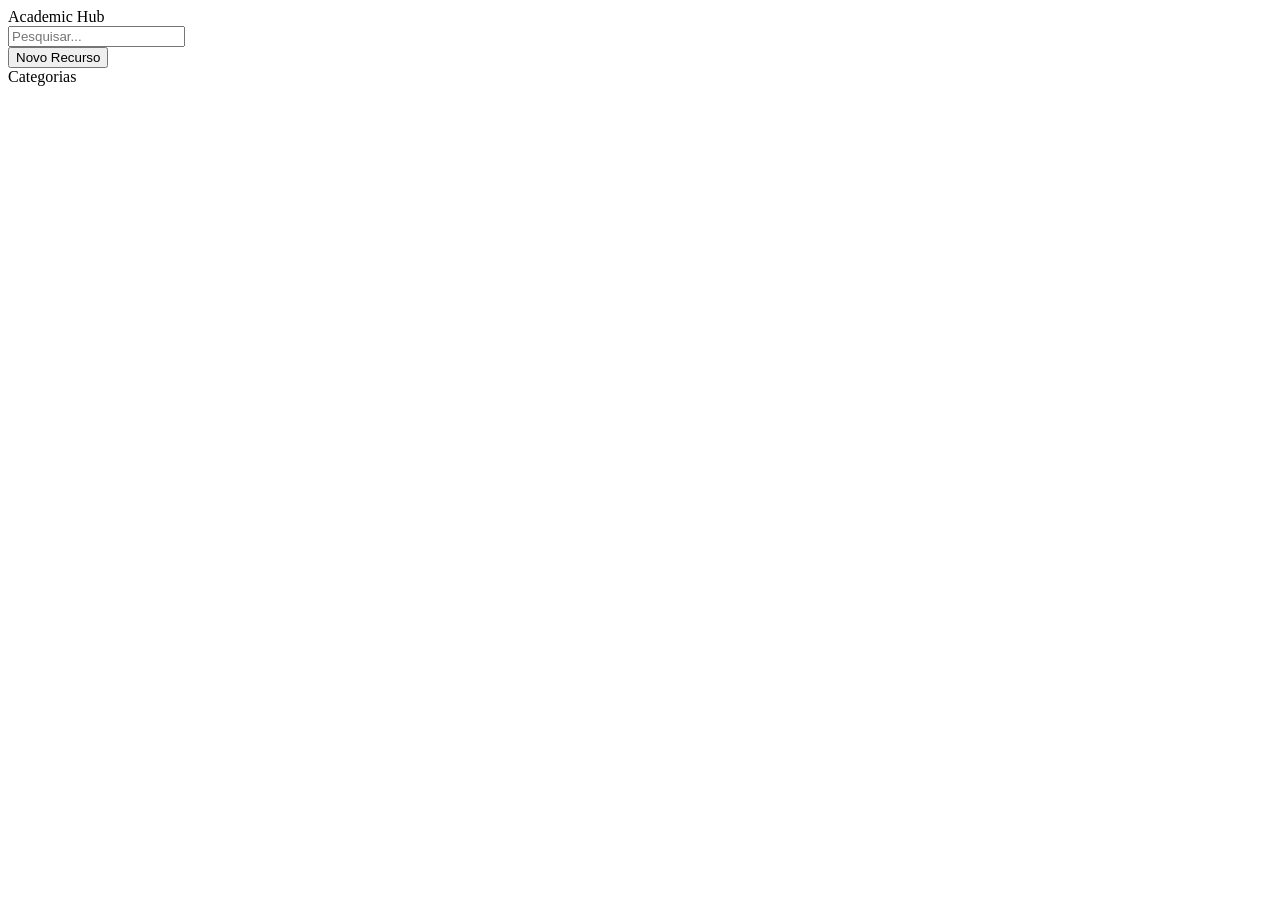
==== index.html @ d5b1e6b5 "feat: vincula o meu scriptJs ao index.html" ====
<!doctype html>
<html lang="pt-BR">
  <head>
    <meta charset="UTF-8" />
    <link rel="stylesheet" href="style/style.css" />
    <meta name="viewport" content="width=device-width, initial-scale=1.0" />
    <title>Academic Hub</title>
  </head>
  <body>
    <header class="header">
      <div>Academic Hub</div>
      <div>
        <input type="text" placeholder="Pesquisar..." />
      </div>
      <button>Novo Recurso</button>
    </header>
    <div>
      <aside>
        <div>Categorias</div>
      </aside>
      <main>
        <section></section>
        <section></section>
      </main>
    </div>

    <script src="main.js"></script>
  </body>
</html>
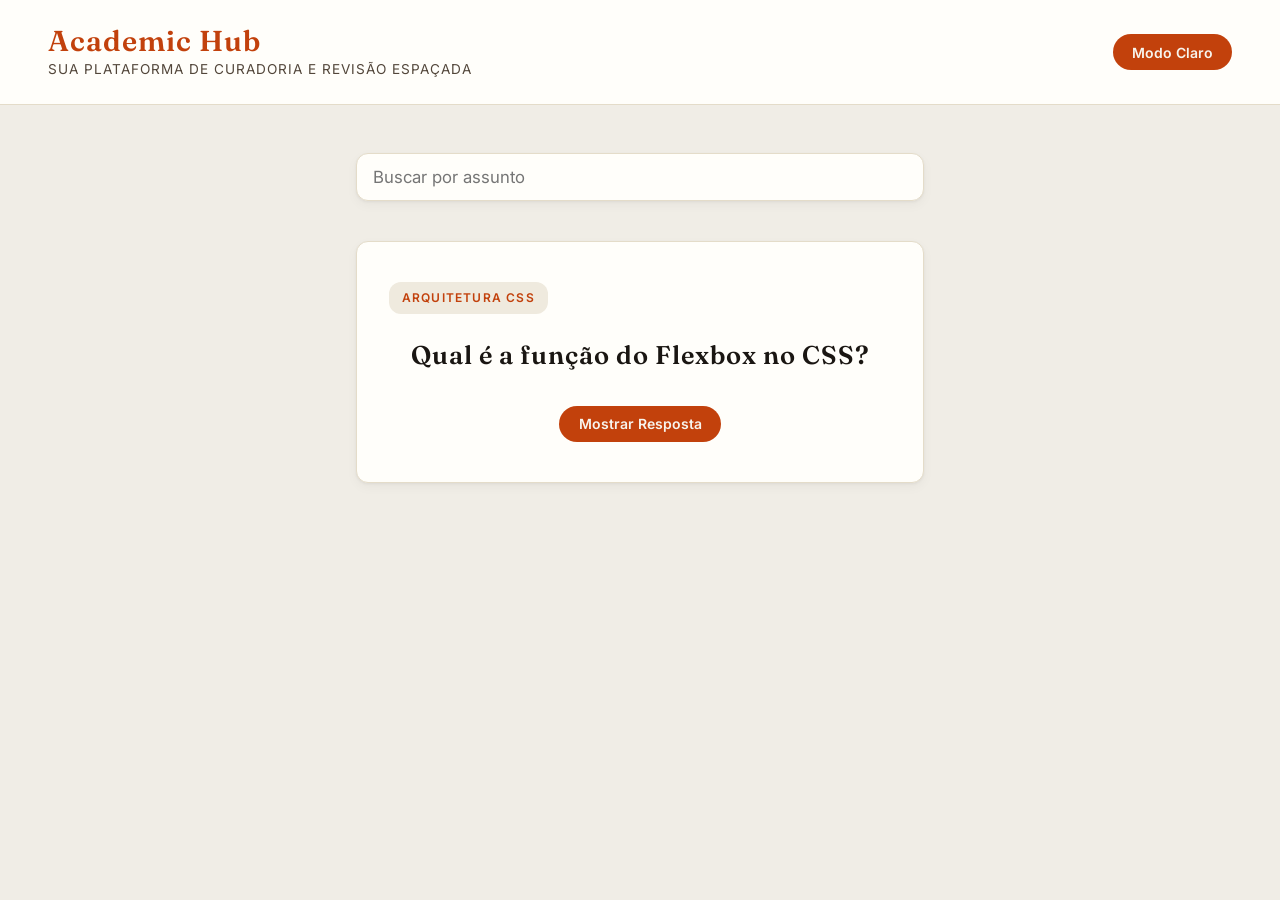
==== commit 8393a815: "feat: restructure index.html, add script.js for theme toggle, and create style.css for styling" ====
--- a/index.html
+++ b/index.html
@@ -1,29 +1,51 @@
 <!doctype html>
 <html lang="pt-BR">
   <head>
+    <link rel="preconnect" href="https://fonts.googleapis.com" />
+    <link rel="preconnect" href="https://fonts.gstatic.com" crossorigin />
+    <link
+      href="https://fonts.googleapis.com/css2?family=Fraunces:ital,opsz,wght@0,9..144,400;0,9..144,600&family=Inter:wght@400;500;600&display=swap"
+      rel="stylesheet"
+    />
+    <link rel="stylesheet" href="style/style.css" />
     <meta charset="UTF-8" />
-    <link rel="stylesheet" href="style/style.css" />
     <meta name="viewport" content="width=device-width, initial-scale=1.0" />
+    <script src="script/script.js" defer></script>
     <title>Academic Hub</title>
   </head>
   <body>
-    <header class="header">
-      <div>Academic Hub</div>
-      <div>
-        <input type="text" placeholder="Pesquisar..." />
+    <header class="app-header">
+      <div class="brand">
+        <h1>Academic Hub</h1>
+        <p>Sua plataforma de curadoria e revisão espaçada</p>
       </div>
-      <button>Novo Recurso</button>
+      <div class="header-actions">
+        <button
+          id="themeToggle"
+          class="btn-primary"
+          aria-label="Alternar Tema Escuro"
+        >
+          Modo Claro
+        </button>
+      </div>
     </header>
-    <div>
-      <aside>
-        <div>Categorias</div>
-      </aside>
-      <main>
-        <section></section>
-        <section></section>
-      </main>
-    </div>
-
-    <script src="main.js"></script>
+    <main class="container">
+      <section class="search-section" aria-label="Pesquisa">
+        <div class="search-container">
+          <input
+            type="text"
+            placeholder="Buscar por assunto"
+            aria-label="Campo de pesquisa"
+          />
+        </div>
+      </section>
+      <article class="flashcard">
+        <span class="flashcard-category"> Arquitetura CSS </span>
+        <h2 class="flashcard-question">Qual é a função do Flexbox no CSS?</h2>
+        <button class="btn-primary" aria-label="Mostrar resposta">
+          Mostrar Resposta
+        </button>
+      </article>
+    </main>
   </body>
 </html>
--- a/style/style.css
+++ b/style/style.css
@@ -0,0 +1,253 @@
+:root {
+  --bg-page: #f0ede6; /* Fundo da tela inteira */
+  --bg-primary: #f7f4ed;
+  --bg-secondary: #fffefa; /* Fundo dos paineis e flashcards */
+  --bg-tertiary: #efeade;
+  --bg-elevated: #ffffff;
+
+  --text-primary: #1a1612;
+  --text-secondary: #52463a;
+  --text-tertiary: #8a7a68;
+  --text-inverse: #f7f4ed;
+
+  --border-subtle: #e4dcc9;
+  --border-medium: #c9bfa8;
+  --border-strong: #1a1612;
+
+  --accent: #c2410c;
+  --accent-hover: #9a330a;
+  --accent-soft: #fef3e8;
+
+  --wrong: #b91c1c;
+  --wrong-soft: #fde8e8;
+  --hard: #c2410c;
+  --hard-soft: #fef3e8;
+  --good: #0f766e;
+  --good-soft: #e6f4f1;
+  --easy: #365314;
+  --easy-soft: #eef5e3;
+
+  --font-display: "Fraunces", Georgia, serif;
+  --font-body: "Inter", -apple-system, BlinkMacSystemFont, sans-serif;
+
+  --radius-sm: 6px;
+  --radius-md: 12px;
+  --radius-lg: 20px;
+
+  --shadow-md:
+    0 4px 6px rgba(26, 22, 18, 0.05), 0 10px 15px rgba(26, 22, 18, 0.06);
+  --shadow-card:
+    0 1px 3px rgba(26, 22, 18, 0.05), 0 4px 12px rgba(26, 22, 18, 0.04);
+
+  --trans-fast: 150ms ease;
+  --trans-medium: 280ms cubic-bezier(0.4, 0, 0.2, 1);
+  --trans-slow: 500ms cubic-bezier(0.4, 0, 0.2, 1);
+}
+
+/* 2. CLASSE MODIFICADORA DE ESTADO (Dark Mode) */
+body.dark-mode {
+  --bg-page: #0a0a0a;
+  --bg-primary: #121212;
+  --bg-secondary: #1e1e1e;
+  --bg-tertiary: #2d2d2d;
+  --bg-elevated: #282828;
+
+  --text-primary: #f5f5f5;
+  --text-secondary: #b3b3b3;
+  --text-tertiary: #808080;
+  --text-inverse: #121212;
+
+  --border-subtle: #333333;
+  --border-medium: #4d4d4d;
+  --border-strong: #f5f5f5;
+
+  --accent: #e35a1f;
+  --accent-hover: #f77036;
+  --accent-soft: #3a1a0b;
+}
+
+/* 3. RESET BASE */
+* {
+  box-sizing: border-box;
+  margin: 0;
+  padding: 0;
+}
+
+body {
+  font-family: var(--font-body);
+  background-color: var(--bg-page);
+  color: var(--text-primary);
+  line-height: 1.6;
+
+  /* A transicao suave ao alterar o tema */
+  transition:
+    background-color var(--trans-medium),
+    color var(--trans-medium);
+}
+
+h1,
+h2,
+h3 {
+  font-family: var(--font-display);
+  font-weight: 600;
+  letter-spacing: 1px;
+  margin-bottom: 0.5rem;
+}
+
+h1 {
+  font-size: 2.5rem;
+  color: var(--accent);
+}
+
+p {
+  color: var(--text-secondary);
+  margin-bottom: 1.5rem;
+}
+
+/* 4. ARQUITETURA DO HEADER (Full Width + Flexbox) */
+.app-header {
+  width: 100%;
+  background-color: var(--bg-secondary);
+  border-bottom: 1px solid var(--border-subtle);
+  padding: 1.5rem 3rem;
+  /* Flexbox habilitado */
+  display: flex;
+  justify-content: space-between; /* Afasta a marca para esquerda e o botao para direita */
+  align-items: center; /* Alinhamento vertical centralizado */
+  transition:
+    background-color var(--trans-medium),
+    border-color var(--trans-medium);
+  /* Mantendo o header fixo no topo (opcional para UX) */
+  position: sticky;
+  top: 0;
+  /* z-index: 100; */
+}
+
+.app-header .brand h1 {
+  font-size: 1.8rem;
+  color: var(--accent);
+  margin-bottom: 0; /* Anula a margem padrao no header */
+  line-height: 1.2;
+}
+
+.app-header .brand p {
+  font-size: 0.85rem;
+  margin-bottom: 0;
+  text-transform: uppercase;
+  letter-spacing: 1px;
+}
+
+/* 5. ESTRUTURA DO CONTEUDO PRINCIPAL */
+.container {
+  width: 100%;
+  max-width: 600px;
+  margin: 0 auto; /* Centraliza a coluna principal */
+  padding: 3rem 1rem;
+}
+
+.search-container {
+  display: flex;
+  align-items: center;
+  background-color: var(--bg-secondary);
+  border: 1px solid var(--border-subtle);
+  border-radius: var(--radius-md);
+  padding: 0.8rem 1rem;
+  margin-bottom: 2.5rem;
+  transition: all var(--trans-fast);
+  box-shadow: var(--shadow-card);
+}
+
+.search-container:focus-within {
+  border-color: var(--accent);
+  box-shadow: 0 0 0 3px var(--accent-soft);
+}
+
+.search-container input {
+  border: none;
+  outline: none;
+  width: 100%;
+  font-family: var(--font-body);
+  font-size: 1.05rem;
+  color: var(--text-primary);
+  background: transparent;
+}
+
+/* 7. COMPONENTE FLASHCARD */
+.flashcard {
+  background-color: var(--bg-secondary);
+  border: 1px solid var(--border-subtle);
+  border-radius: var(--radius-md);
+  padding: 2.5rem 2rem;
+  box-shadow: var(--shadow-card);
+  margin-bottom: 2rem;
+  text-align: center;
+  transition:
+    background-color var(--trans-medium),
+    border-color var(--trans-medium);
+}
+
+.flashcard-category {
+  font-size: 0.75rem;
+  text-transform: uppercase;
+  letter-spacing: 0.1em;
+  color: var(--accent);
+  font-weight: 600;
+  margin-bottom: 1.5rem;
+  display: inline-block;
+  background-color: var(--bg-tertiary);
+  padding: 0.4rem 0.8rem;
+  border-radius: var(--radius-md);
+  display: flex;
+  align-items: start;
+  justify-content: start;
+  width: fit-content;
+}
+
+.flashcard-question {
+  font-size: 1.6rem;
+  line-height: 1.4;
+  margin-bottom: 2rem;
+  color: var(--text-primary);
+}
+
+/* 6. ELEMENTOS DE INTERFACE (Botao e Inputs) */
+.btn-primary {
+  display: inline-block;
+  background-color: var(--accent);
+  color: var(--text-inverse);
+  font-family: var(--font-body);
+  font-size: 0.875rem;
+  font-weight: 600;
+  padding: 0.6rem 1.2rem;
+  border: none;
+  border-radius: var(--radius-lg);
+  cursor: pointer;
+
+  transition:
+    background-color var(--trans-medium),
+    transform var(--trans-medium),
+    box-shadow var(--trans-medium);
+}
+
+.btn-primary:hover {
+  background-color: var(--accent-hover);
+  transform: translateY(-2px);
+  box-shadow: var(--shadow-md);
+}
+.btn-primary:active {
+  transform: translateY(0);
+  box-shadow: none;
+}
+.btn-primary:focus-visible {
+  outline: 2px solid var(--accent-hover);
+  outline-offset: 2px;
+}
+/* Responsividade Basica */
+/* @media (max-width: 600px) {
+  .app-header {
+    flex-direction: column;
+    gap: 1rem;
+    padding: 1.5rem;
+    text-align: center;
+  }
+} */
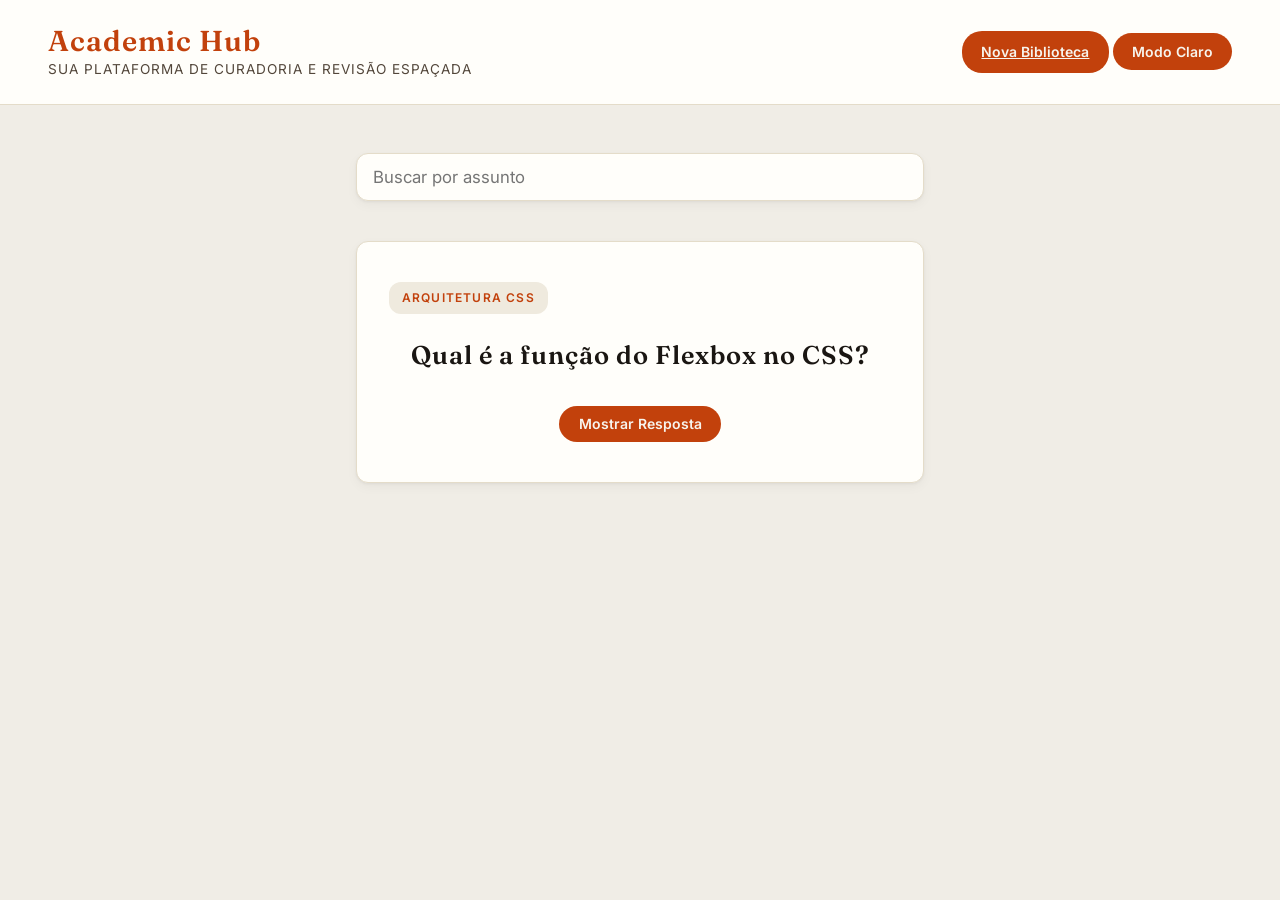
==== commit b108f784: "feat: add library.html, flashcards.json, and library.css for flashcard functionality and styling" ====
--- a/index.html
+++ b/index.html
@@ -11,6 +11,8 @@
     <meta charset="UTF-8" />
     <meta name="viewport" content="width=device-width, initial-scale=1.0" />
     <script src="script/script.js" defer></script>
+    <script src="script/darkMode.js" defer></script>
+    <script src="script/init.js" defer></script>
     <title>Academic Hub</title>
   </head>
   <body>
@@ -20,10 +22,18 @@
         <p>Sua plataforma de curadoria e revisão espaçada</p>
       </div>
       <div class="header-actions">
+        <a
+          class="btn-primary"
+          href="library.html"
+          aria-label="Abrir nova biblioteca"
+        >
+          Nova Biblioteca
+        </a>
         <button
           id="themeToggle"
           class="btn-primary"
           aria-label="Alternar Tema Escuro"
+          onclick="toggleTheme()"
         >
           Modo Claro
         </button>
@@ -46,6 +56,8 @@
           Mostrar Resposta
         </button>
       </article>
+
+      <div id="flashcards-container"></div>
     </main>
   </body>
 </html>
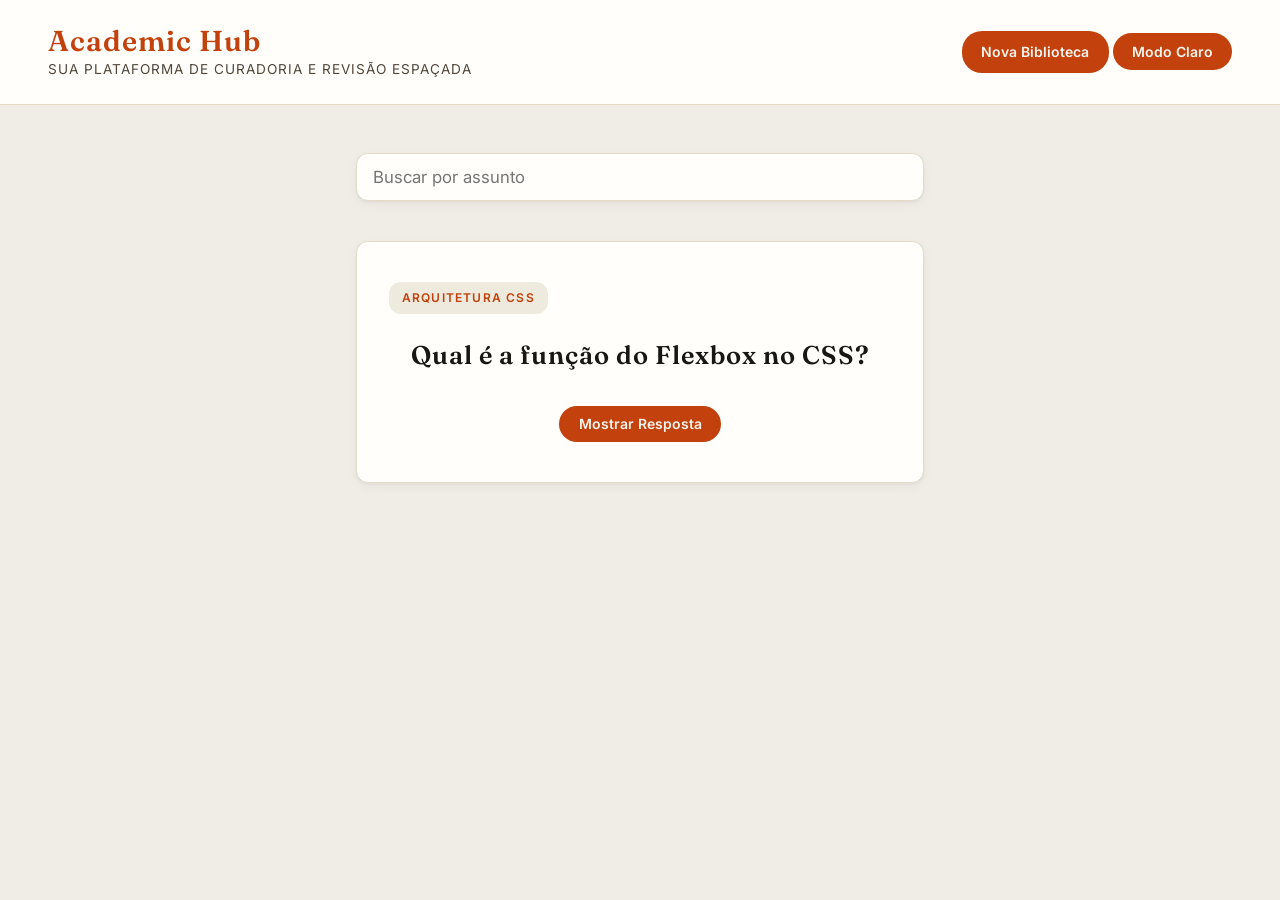
==== commit ab92dfaa: "Media queries" ====
--- a/index.html
+++ b/index.html
@@ -7,12 +7,15 @@
       href="https://fonts.googleapis.com/css2?family=Fraunces:ital,opsz,wght@0,9..144,400;0,9..144,600&family=Inter:wght@400;500;600&display=swap"
       rel="stylesheet"
     />
+    <link rel="stylesheet" href="https://cdnjs.cloudflare.com/ajax/libs/font-awesome/6.5.1/css/all.min.css">
     <link rel="stylesheet" href="style/style.css" />
+    <link rel="stylesheet" href="style/index.css">
     <meta charset="UTF-8" />
     <meta name="viewport" content="width=device-width, initial-scale=1.0" />
     <script src="script/script.js" defer></script>
     <script src="script/darkMode.js" defer></script>
     <script src="script/init.js" defer></script>
+    <script src="script/menu.js" defer></script>
     <title>Academic Hub</title>
   </head>
   <body>
@@ -21,7 +24,7 @@
         <h1>Academic Hub</h1>
         <p>Sua plataforma de curadoria e revisão espaçada</p>
       </div>
-      <div class="header-actions">
+      <div class="header-actions" id="header-actions">
         <a
           class="btn-primary"
           href="library.html"
@@ -29,16 +32,16 @@
         >
           Nova Biblioteca
         </a>
-        <button
-          id="themeToggle"
-          class="btn-primary"
-          aria-label="Alternar Tema Escuro"
-          onclick="toggleTheme()"
-        >
+        <button id="themeToggle" class="btn-primary" aria-label="Alternar Tema Escuro" onclick="toggleTheme()">
           Modo Claro
         </button>
       </div>
+
+      <button id="btn-menu" class="btn-menu" aria-label="Mostrar ações" onclick="toggleMenu()">
+        <i class="fa-solid fa-bars"></i>
+      </button>
     </header>
+
     <main class="container">
       <section class="search-section" aria-label="Pesquisa">
         <div class="search-container">
--- a/style/style.css
+++ b/style/style.css
@@ -137,24 +137,43 @@
   letter-spacing: 1px;
 }
 
-/* 5. ESTRUTURA DO CONTEUDO PRINCIPAL */
-.container {
-  width: 100%;
-  max-width: 600px;
-  margin: 0 auto; /* Centraliza a coluna principal */
-  padding: 3rem 1rem;
-}
-
+.app-header .btn-menu
+{
+  background-color: transparent;
+  border: none;
+  border-radius: var(--radius-md);
+  display: none;
+  font-size: 1.5rem;
+  color: var(--accent);
+  padding: 5px;
+  cursor: pointer;
+
+  transition:
+    background-color var(--trans-medium),
+    transform var(--trans-medium),
+    box-shadow var(--trans-medium);
+}
+
+.btn-menu:hover
+{
+  transform: translateY(-2px);
+}
+
+
+/*5 SEARCH CONTAINER*/
 .search-container {
   display: flex;
   align-items: center;
   background-color: var(--bg-secondary);
   border: 1px solid var(--border-subtle);
   border-radius: var(--radius-md);
-  padding: 0.8rem 1rem;
-  margin-bottom: 2.5rem;
+  padding: 0.8rem 1.2rem;
+  margin-bottom: 3rem;
+  max-width: 600px;
+  margin-left: auto;
+  margin-right: auto;
+  box-shadow: var(--shadow-card);
   transition: all var(--trans-fast);
-  box-shadow: var(--shadow-card);
 }
 
 .search-container:focus-within {
@@ -167,47 +186,9 @@
   outline: none;
   width: 100%;
   font-family: var(--font-body);
-  font-size: 1.05rem;
+  font-size: 1rem;
   color: var(--text-primary);
   background: transparent;
-}
-
-/* 7. COMPONENTE FLASHCARD */
-.flashcard {
-  background-color: var(--bg-secondary);
-  border: 1px solid var(--border-subtle);
-  border-radius: var(--radius-md);
-  padding: 2.5rem 2rem;
-  box-shadow: var(--shadow-card);
-  margin-bottom: 2rem;
-  text-align: center;
-  transition:
-    background-color var(--trans-medium),
-    border-color var(--trans-medium);
-}
-
-.flashcard-category {
-  font-size: 0.75rem;
-  text-transform: uppercase;
-  letter-spacing: 0.1em;
-  color: var(--accent);
-  font-weight: 600;
-  margin-bottom: 1.5rem;
-  display: inline-block;
-  background-color: var(--bg-tertiary);
-  padding: 0.4rem 0.8rem;
-  border-radius: var(--radius-md);
-  display: flex;
-  align-items: start;
-  justify-content: start;
-  width: fit-content;
-}
-
-.flashcard-question {
-  font-size: 1.6rem;
-  line-height: 1.4;
-  margin-bottom: 2rem;
-  color: var(--text-primary);
 }
 
 /* 6. ELEMENTOS DE INTERFACE (Botao e Inputs) */
@@ -238,16 +219,61 @@
   transform: translateY(0);
   box-shadow: none;
 }
-.btn-primary:focus-visible {
+.btn-primary:focus-visible, .btn-menu:focus-visible {
   outline: 2px solid var(--accent-hover);
   outline-offset: 2px;
 }
-/* Responsividade Basica */
-/* @media (max-width: 600px) {
+
+a {
+  text-decoration: none;
+}
+@media(max-width: 840px)
+{
   .app-header {
+    padding: 1.5rem 1.2rem;
+  }
+}
+@media(max-width: 768px)
+{
+  .app-header {
+    padding: 1rem 1.2rem;
+  }
+
+  .header-actions
+  {
+    display: none;
+  }
+  .header-actions.active
+  {
+    display: flex;
+    position:fixed;
     flex-direction: column;
     gap: 1rem;
-    padding: 1.5rem;
-    text-align: center;
-  }
-} */
+    top: 9%;
+    right: 7%;
+    
+  }
+  .app-header .btn-menu
+  {
+    display: block;
+  }
+  .app-header .brand p
+  {
+    font-size: 0.8rem;
+  }
+
+
+  .container {
+    padding: 2rem 1rem;
+  }
+
+}
+
+@media(max-width: 480px)
+{
+  .app-header .brand p
+  {
+    display: none;
+  }
+
+}
--- a/style/index.css
+++ b/style/index.css
@@ -0,0 +1,72 @@
+/* 1. ESTRUTURA DO CONTEUDO PRINCIPAL */
+.container {
+  width: 100%;
+  max-width: 600px;
+  margin: 0 auto; /* Centraliza a coluna principal */
+  padding: 3rem 1rem;
+}
+
+.search-container {
+  display: flex;
+  align-items: center;
+  background-color: var(--bg-secondary);
+  border: 1px solid var(--border-subtle);
+  border-radius: var(--radius-md);
+  padding: 0.8rem 1rem;
+  margin-bottom: 2.5rem;
+  transition: all var(--trans-fast);
+  box-shadow: var(--shadow-card);
+}
+
+.search-container:focus-within {
+  border-color: var(--accent);
+  box-shadow: 0 0 0 3px var(--accent-soft);
+}
+
+.search-container input {
+  border: none;
+  outline: none;
+  width: 100%;
+  font-family: var(--font-body);
+  font-size: 1.05rem;
+  color: var(--text-primary);
+  background: transparent;
+}
+
+/* 2. COMPONENTE FLASHCARD */
+.flashcard {
+  background-color: var(--bg-secondary);
+  border: 1px solid var(--border-subtle);
+  border-radius: var(--radius-md);
+  padding: 2.5rem 2rem;
+  box-shadow: var(--shadow-card);
+  margin-bottom: 2rem;
+  text-align: center;
+  transition:
+    background-color var(--trans-medium),
+    border-color var(--trans-medium);
+}
+
+.flashcard-category {
+  font-size: 0.75rem;
+  text-transform: uppercase;
+  letter-spacing: 0.1em;
+  color: var(--accent);
+  font-weight: 600;
+  margin-bottom: 1.5rem;
+  display: inline-block;
+  background-color: var(--bg-tertiary);
+  padding: 0.4rem 0.8rem;
+  border-radius: var(--radius-md);
+  display: flex;
+  align-items: start;
+  justify-content: start;
+  width: fit-content;
+}
+
+.flashcard-question {
+  font-size: 1.6rem;
+  line-height: 1.4;
+  margin-bottom: 2rem;
+  color: var(--text-primary);
+}
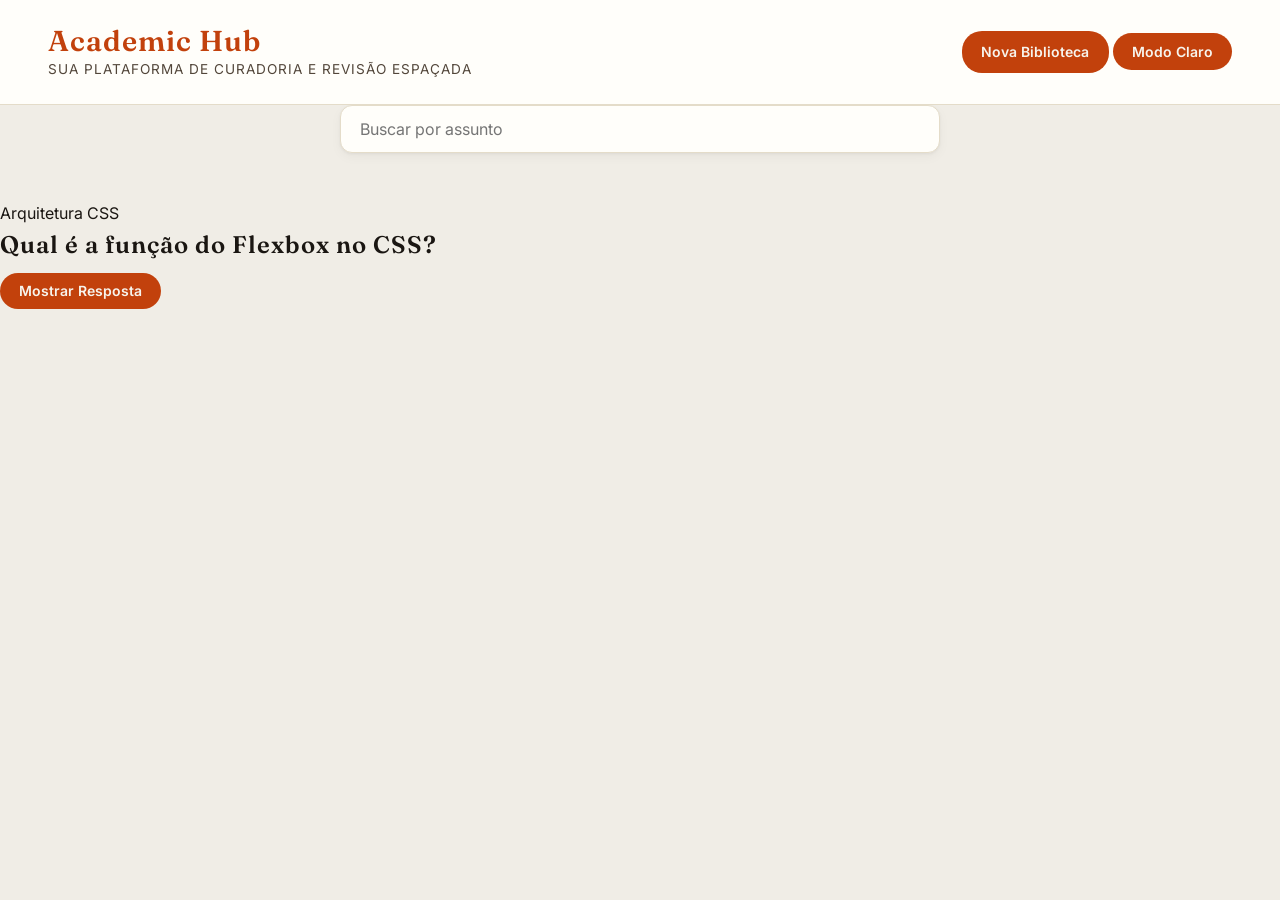
==== commit 10362f5f: "fix: estrutura de listagem de cards" ====
--- a/index.html
+++ b/index.html
@@ -7,15 +7,12 @@
       href="https://fonts.googleapis.com/css2?family=Fraunces:ital,opsz,wght@0,9..144,400;0,9..144,600&family=Inter:wght@400;500;600&display=swap"
       rel="stylesheet"
     />
-    <link rel="stylesheet" href="https://cdnjs.cloudflare.com/ajax/libs/font-awesome/6.5.1/css/all.min.css">
     <link rel="stylesheet" href="style/style.css" />
-    <link rel="stylesheet" href="style/index.css">
     <meta charset="UTF-8" />
     <meta name="viewport" content="width=device-width, initial-scale=1.0" />
-    <script src="script/script.js" defer></script>
-    <script src="script/darkMode.js" defer></script>
-    <script src="script/init.js" defer></script>
-    <script src="script/menu.js" defer></script>
+    <script type="module" src="script/script.js" defer></script>
+    <script type="module" src="script/darkMode.js" defer></script>
+    <script type="module" src="script/init.js" defer></script>
     <title>Academic Hub</title>
   </head>
   <body>
@@ -24,7 +21,7 @@
         <h1>Academic Hub</h1>
         <p>Sua plataforma de curadoria e revisão espaçada</p>
       </div>
-      <div class="header-actions" id="header-actions">
+      <div class="header-actions">
         <a
           class="btn-primary"
           href="library.html"
@@ -32,16 +29,16 @@
         >
           Nova Biblioteca
         </a>
-        <button id="themeToggle" class="btn-primary" aria-label="Alternar Tema Escuro" onclick="toggleTheme()">
+        <button
+          id="themeToggle"
+          class="btn-primary"
+          aria-label="Alternar Tema Escuro"
+          onclick="toggleTheme()"
+        >
           Modo Claro
         </button>
       </div>
-
-      <button id="btn-menu" class="btn-menu" aria-label="Mostrar ações" onclick="toggleMenu()">
-        <i class="fa-solid fa-bars"></i>
-      </button>
     </header>
-
     <main class="container">
       <section class="search-section" aria-label="Pesquisa">
         <div class="search-container">
--- a/style/style.css
+++ b/style/style.css
@@ -153,12 +153,6 @@
     transform var(--trans-medium),
     box-shadow var(--trans-medium);
 }
-
-.btn-menu:hover
-{
-  transform: translateY(-2px);
-}
-
 
 /*5 SEARCH CONTAINER*/
 .search-container {
@@ -251,7 +245,14 @@
     gap: 1rem;
     top: 9%;
     right: 7%;
-    
+    background-color: var(--bg-secondary);
+    padding: 1rem;
+    border-radius: var(--radius-md);
+    border: solid 1px var(--border-medium);
+  }
+  .header-actions .btn-primary:hover
+  {
+      transform: translateY(0);
   }
   .app-header .btn-menu
   {
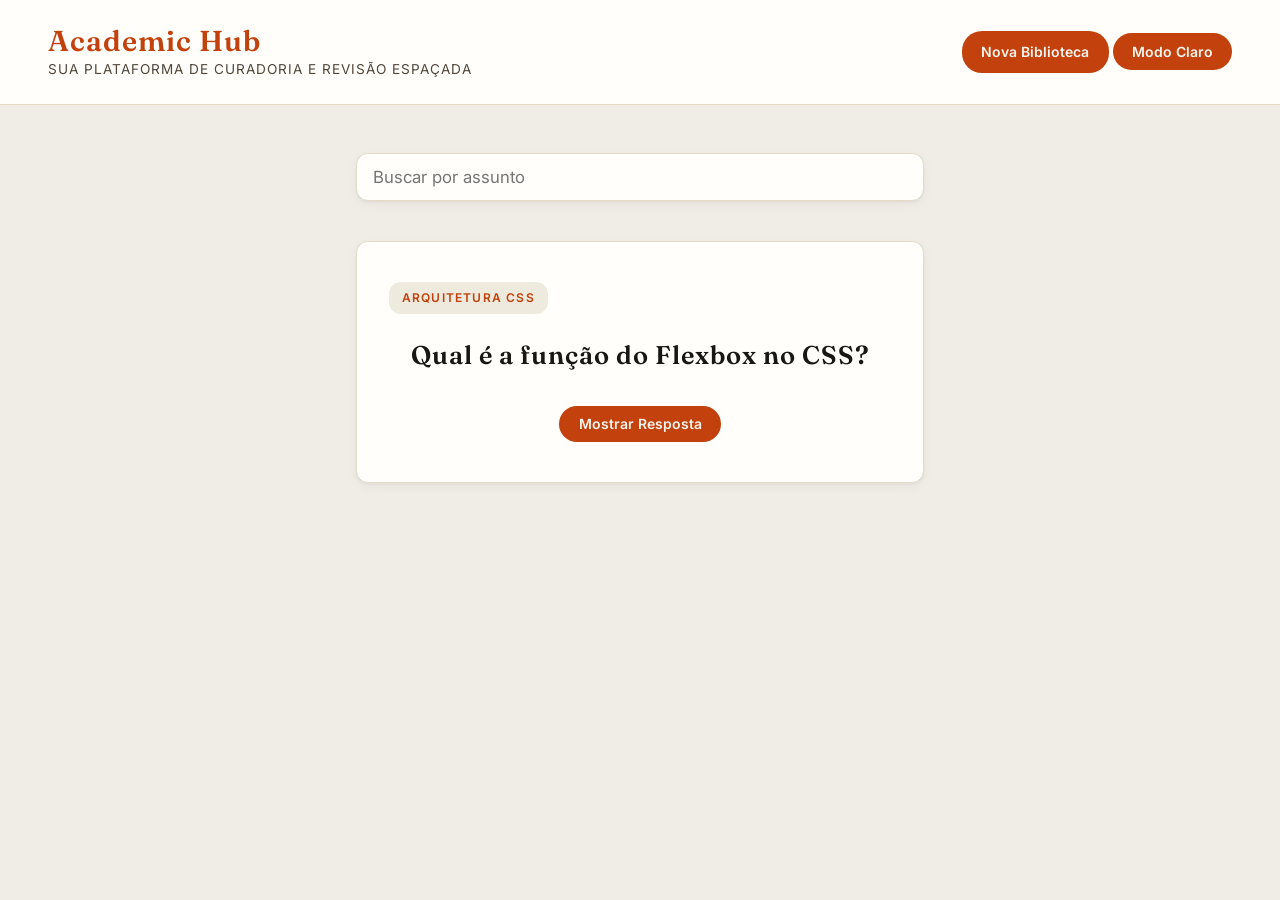
==== commit e886bf53: "Merge branch 'main' of github.com:epc-ufersa/Academic-hub-progress" ====
--- a/index.html
+++ b/index.html
@@ -7,12 +7,15 @@
       href="https://fonts.googleapis.com/css2?family=Fraunces:ital,opsz,wght@0,9..144,400;0,9..144,600&family=Inter:wght@400;500;600&display=swap"
       rel="stylesheet"
     />
+    <link rel="stylesheet" href="https://cdnjs.cloudflare.com/ajax/libs/font-awesome/6.5.1/css/all.min.css">
     <link rel="stylesheet" href="style/style.css" />
+    <link rel="stylesheet" href="style/index.css">
     <meta charset="UTF-8" />
     <meta name="viewport" content="width=device-width, initial-scale=1.0" />
     <script type="module" src="script/script.js" defer></script>
     <script type="module" src="script/darkMode.js" defer></script>
     <script type="module" src="script/init.js" defer></script>
+    <script type="module" src="script/menu.js" defer></script>
     <title>Academic Hub</title>
   </head>
   <body>
@@ -21,7 +24,7 @@
         <h1>Academic Hub</h1>
         <p>Sua plataforma de curadoria e revisão espaçada</p>
       </div>
-      <div class="header-actions">
+      <div class="header-actions" id="header-actions">
         <a
           class="btn-primary"
           href="library.html"
@@ -29,16 +32,16 @@
         >
           Nova Biblioteca
         </a>
-        <button
-          id="themeToggle"
-          class="btn-primary"
-          aria-label="Alternar Tema Escuro"
-          onclick="toggleTheme()"
-        >
+        <button id="themeToggle" class="btn-primary" aria-label="Alternar Tema Escuro" onclick="toggleTheme()">
           Modo Claro
         </button>
       </div>
+
+      <button id="btn-menu" class="btn-menu" aria-label="Mostrar ações" onclick="toggleMenu()">
+        <i class="fa-solid fa-bars"></i>
+      </button>
     </header>
+
     <main class="container">
       <section class="search-section" aria-label="Pesquisa">
         <div class="search-container">
--- a/style/style.css
+++ b/style/style.css
@@ -153,6 +153,12 @@
     transform var(--trans-medium),
     box-shadow var(--trans-medium);
 }
+
+.btn-menu:hover
+{
+  transform: translateY(-2px);
+}
+
 
 /*5 SEARCH CONTAINER*/
 .search-container {
@@ -245,14 +251,7 @@
     gap: 1rem;
     top: 9%;
     right: 7%;
-    background-color: var(--bg-secondary);
-    padding: 1rem;
-    border-radius: var(--radius-md);
-    border: solid 1px var(--border-medium);
-  }
-  .header-actions .btn-primary:hover
-  {
-      transform: translateY(0);
+    
   }
   .app-header .btn-menu
   {
--- a/style/index.css
+++ b/style/index.css
@@ -0,0 +1,72 @@
+/* 1. ESTRUTURA DO CONTEUDO PRINCIPAL */
+.container {
+  width: 100%;
+  max-width: 600px;
+  margin: 0 auto; /* Centraliza a coluna principal */
+  padding: 3rem 1rem;
+}
+
+.search-container {
+  display: flex;
+  align-items: center;
+  background-color: var(--bg-secondary);
+  border: 1px solid var(--border-subtle);
+  border-radius: var(--radius-md);
+  padding: 0.8rem 1rem;
+  margin-bottom: 2.5rem;
+  transition: all var(--trans-fast);
+  box-shadow: var(--shadow-card);
+}
+
+.search-container:focus-within {
+  border-color: var(--accent);
+  box-shadow: 0 0 0 3px var(--accent-soft);
+}
+
+.search-container input {
+  border: none;
+  outline: none;
+  width: 100%;
+  font-family: var(--font-body);
+  font-size: 1.05rem;
+  color: var(--text-primary);
+  background: transparent;
+}
+
+/* 2. COMPONENTE FLASHCARD */
+.flashcard {
+  background-color: var(--bg-secondary);
+  border: 1px solid var(--border-subtle);
+  border-radius: var(--radius-md);
+  padding: 2.5rem 2rem;
+  box-shadow: var(--shadow-card);
+  margin-bottom: 2rem;
+  text-align: center;
+  transition:
+    background-color var(--trans-medium),
+    border-color var(--trans-medium);
+}
+
+.flashcard-category {
+  font-size: 0.75rem;
+  text-transform: uppercase;
+  letter-spacing: 0.1em;
+  color: var(--accent);
+  font-weight: 600;
+  margin-bottom: 1.5rem;
+  display: inline-block;
+  background-color: var(--bg-tertiary);
+  padding: 0.4rem 0.8rem;
+  border-radius: var(--radius-md);
+  display: flex;
+  align-items: start;
+  justify-content: start;
+  width: fit-content;
+}
+
+.flashcard-question {
+  font-size: 1.6rem;
+  line-height: 1.4;
+  margin-bottom: 2rem;
+  color: var(--text-primary);
+}
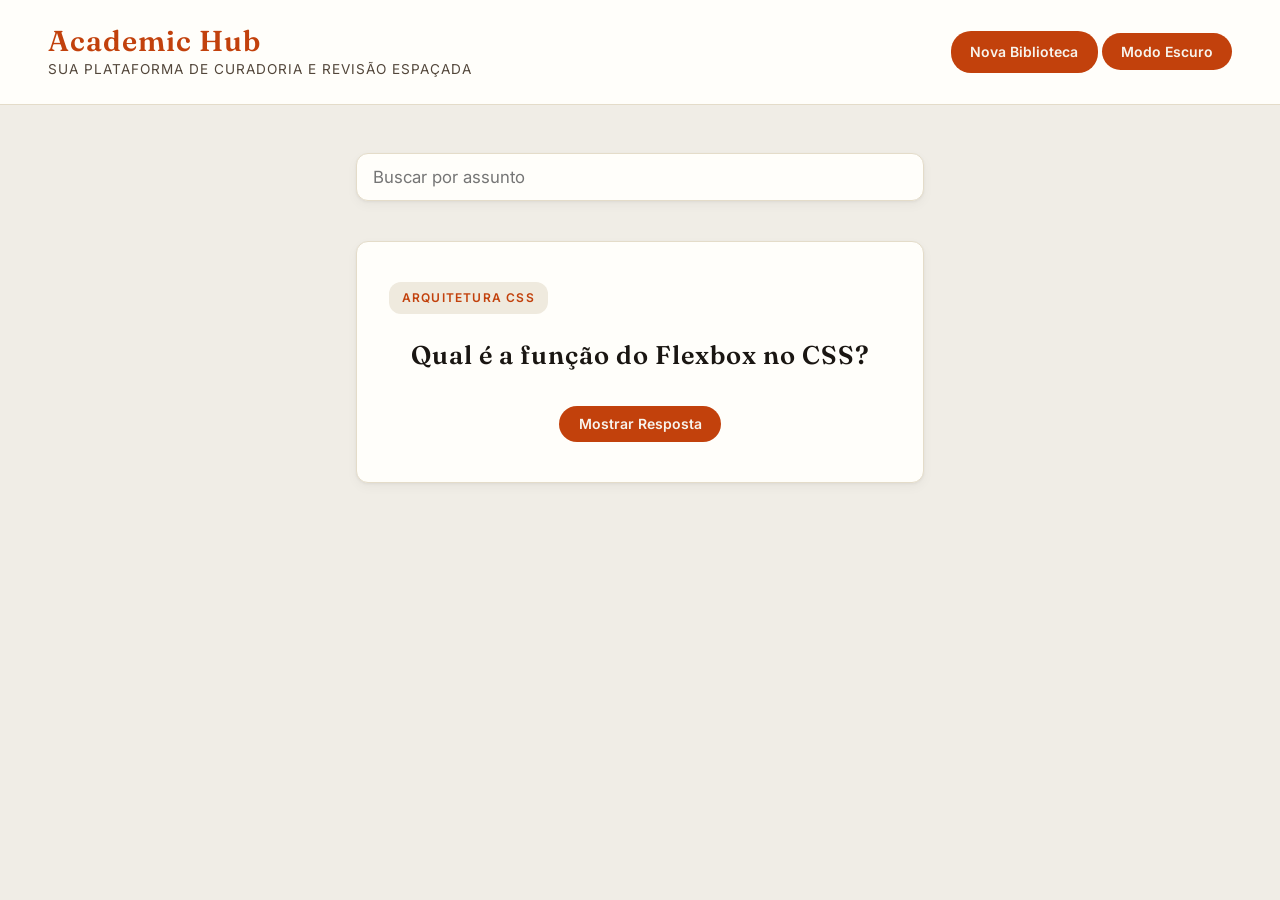
==== commit 1b519a96: "fix: darkTheme" ====
--- a/index.html
+++ b/index.html
@@ -1,6 +1,19 @@
 <!doctype html>
 <html lang="pt-BR">
   <head>
+    <script>
+      (function () {
+        const key = "academic-hub-theme";
+        const dark = "dark";
+        const light = "light";
+        const saved = localStorage.getItem(key);
+        const prefersDark = window.matchMedia("(prefers-color-scheme: dark)").matches;
+        const theme = saved === dark || saved === light ? saved : (prefersDark ? dark : light);
+
+        document.documentElement.classList.toggle("dark-mode", theme === dark);
+        document.documentElement.dataset.theme = theme;
+      })();
+    </script>
     <link rel="preconnect" href="https://fonts.googleapis.com" />
     <link rel="preconnect" href="https://fonts.gstatic.com" crossorigin />
     <link
@@ -32,7 +45,7 @@
         >
           Nova Biblioteca
         </a>
-        <button id="themeToggle" class="btn-primary" aria-label="Alternar Tema Escuro" onclick="toggleTheme()">
+        <button id="themeToggle" class="btn-primary" aria-label="Alternar Tema Escuro">
           Modo Claro
         </button>
       </div>
--- a/style/style.css
+++ b/style/style.css
@@ -45,6 +45,7 @@
 }
 
 /* 2. CLASSE MODIFICADORA DE ESTADO (Dark Mode) */
+html.dark-mode,
 body.dark-mode {
   --bg-page: #0a0a0a;
   --bg-primary: #121212;
